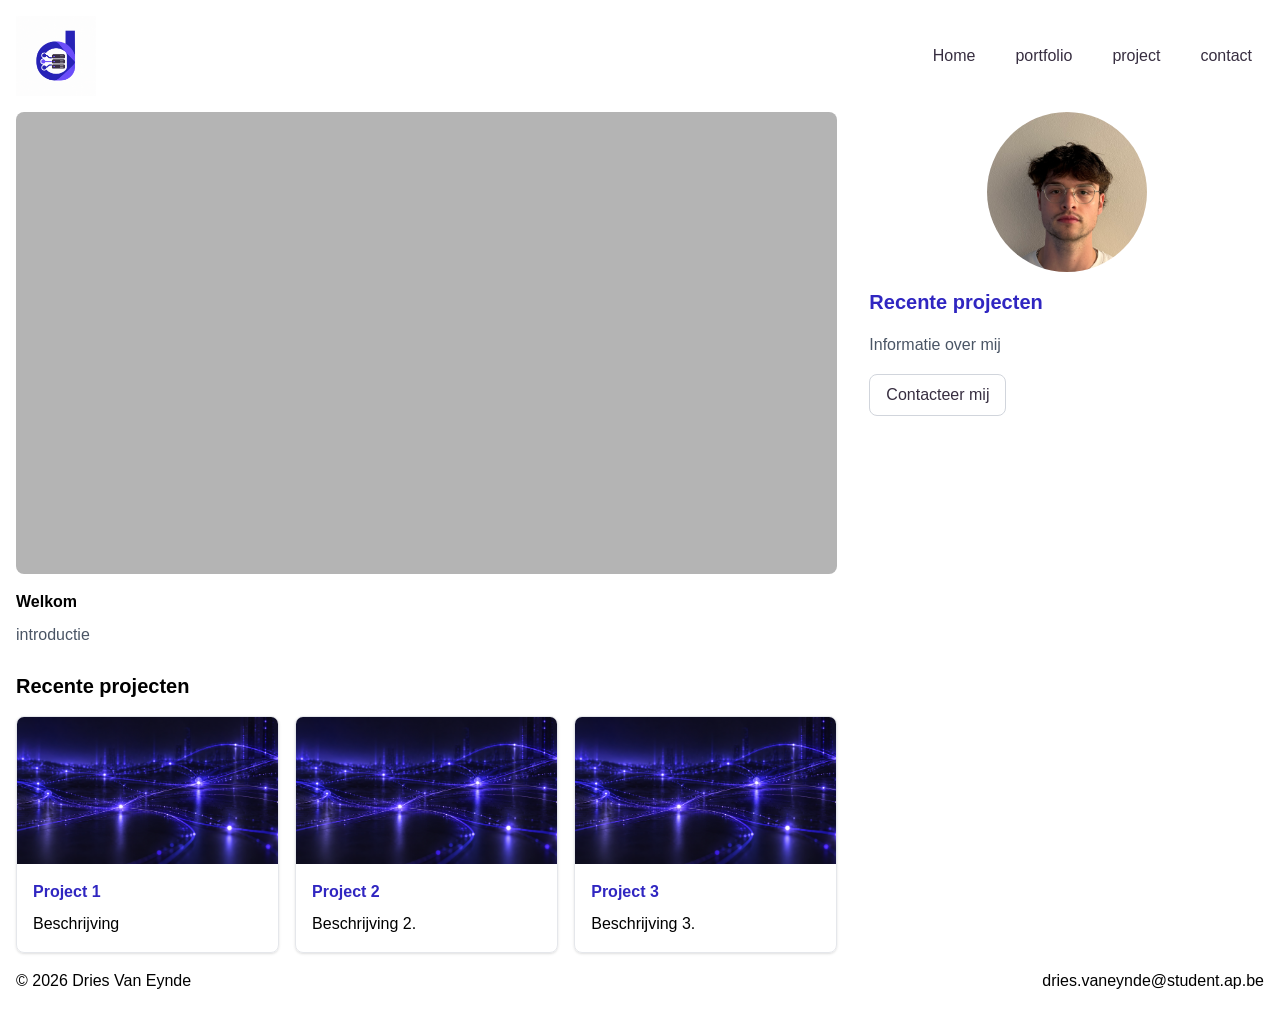
==== contact.html @ 06f32d8b "Eerste versie van mijn portfolio" ====
<!DOCTYPE html>
<html lang="nl-BE">
<head>
    <meta charset="UTF-8">
    <meta name="viewport" content="width=device-width, initial-scale=1.0">
    <title>Contact | Dries</title>
    <meta name="description" content="Ontdek mijn portfolio als student systeem- en netwerkbeheer. Bekijk mijn projecten, vaardigheden en contactgegevens.">
    <link rel="stylesheet" href="css/tailwind.css">
    <link rel="stylesheet" href="css/style.css">
</head>
<body>
    <div class="max-w-7xl mx-auto px-4">
    <header class="flex flex-col sm:flex-row sm:items-center sm:justify-between gap-4 py-4">
    <img src="images/logo.png" alt="Mijn logo" width="80" height="80">
    <nav>
        <ul class="flex flex-wrap gap-4">
            <li>
                <a href="index.html"
                    aria-current="page"
                    class="block px-3 py-2 rounded-lg text-[#372E40] hover:bg-[#6756F8] hover:text-white">
                    Home
                </a>
            </li>
            <li>
                <a href="portfolio.html"
                    aria-current="page"
                    class="block px-3 py-2 rounded-lg text-[#372E40] hover:bg-[#6756F8] hover:text-white">
                    portfolio
                </a>
            </li>
            <li>
                <a href="project.html"
                    aria-current="page"
                    class="block px-3 py-2 rounded-lg text-[#372E40] hover:bg-[#6756F8] hover:text-white">
                    project
                </a>
            </li>

            <li>
                <a href="contact.html"
                    aria-current="page"
                    class="block px-3 py-2 rounded-lg text-[#372E40] hover:bg-[#6756F8] hover:text-white">
                    contact
                </a>
            </li>

        </ul>
    </nav>

</header>
<div class="grid grid-cols-1 md:grid-cols-3 gap-8">
<main class="md:col-span-2">
    <section>
        <img
    src="images/placeholder.png"
    alt="Afbeelding van mijn portfolio"
    width="1200"
    height="800"
    class="w-full aspect-video object-cover rounded-lg mb-4"
/>
        <h1 class="3xl font-bold mb-2">Welkom</h1>
        <p class="text-gray-600 leading-relaxed mb-6">introductie</p>
        
    </section>

    <section>
        <h2 class="text-xl font-bold mb-4">Recente projecten</h2>
        <div class="grid grid-cols-1 sm:grid-cols-3 gap-4">

        <article class="flex flex-row sm:flex-col border border-gray-200 rounded-lg shadow-sm overflow-hidden">
            <img src="images/ChatGPT Image Sep 27, 2026, 03_33_34 PM.png" alt="Afbeelding project 1" width="200" height="120" class="w-full aspect-video object-cover">
            <div class="p-4">
            <h3 class="font-bold text-[#3026C1] mb-2">Project 1</h3>
            <p>Beschrijving</p>
            </div>
        </article>

        <article class="flex flex-row sm:flex-col border border-gray-200 rounded-lg shadow-sm overflow-hidden">
            <img src="images/ChatGPT Image Sep 27, 2026, 03_33_34 PM.png" alt="Afbeelding project 1" width="200" height="120" class="w-full aspect-video object-cover">
            <div class="p-4">
            <h3 class="font-bold text-[#3026C1] mb-2">Project 2</h3>
            <p>Beschrijving 2.</p>
            </div>
        </article>

        <article class="flex flex-row sm:flex-col border border-gray-200 rounded-lg shadow-sm overflow-hidden">
            <img src="images/ChatGPT Image Sep 27, 2026, 03_33_34 PM.png" alt="Afbeelding project 1" width="200" height="120" class="w-full aspect-video object-cover">
            <div class="p-4">
            <h3 class="font-bold text-[#3026C1] mb-2">Project 3</h3>
            <p>Beschrijving 3.</p>
            </div>
        </article>
        </div>
    </section>

</main>
<aside>
    <div class="size-40 rounded-full overflow-hidden mx-auto mb-4">
    <img
        src="images/driesfoto.jpeg"
        alt="Profielfoto"
        class="w-full h-64 object-cover -mt-8"
    >
</div>
    <h2 class="text-xl font-bold mb-4 text-[#3026C1]">
    Recente projecten
    </h2>

    <p class="text-gray-600 leading-relaxed mb-4">
        Informatie over mij
    </p>
    <a href="contact.html"
   class="inline-flex items-center rounded-lg border border-gray-300 px-4 py-2 text-[#372E40] hover:bg-[#6756F8] hover:text-white">
    Contacteer mij
</a>
</aside>

</div>

<footer class="flex flex-col sm:flex-row sm:items-center sm:justify-between gap-4 py-4">
    <p>© 2026 Dries Van Eynde</p>
    <a href="contact.html">dries.vaneynde@student.ap.be</a>
</footer>
</div>
</body>
</html>
---- css/style.css ----
/* Eigen CSS voor mijn portfolio */
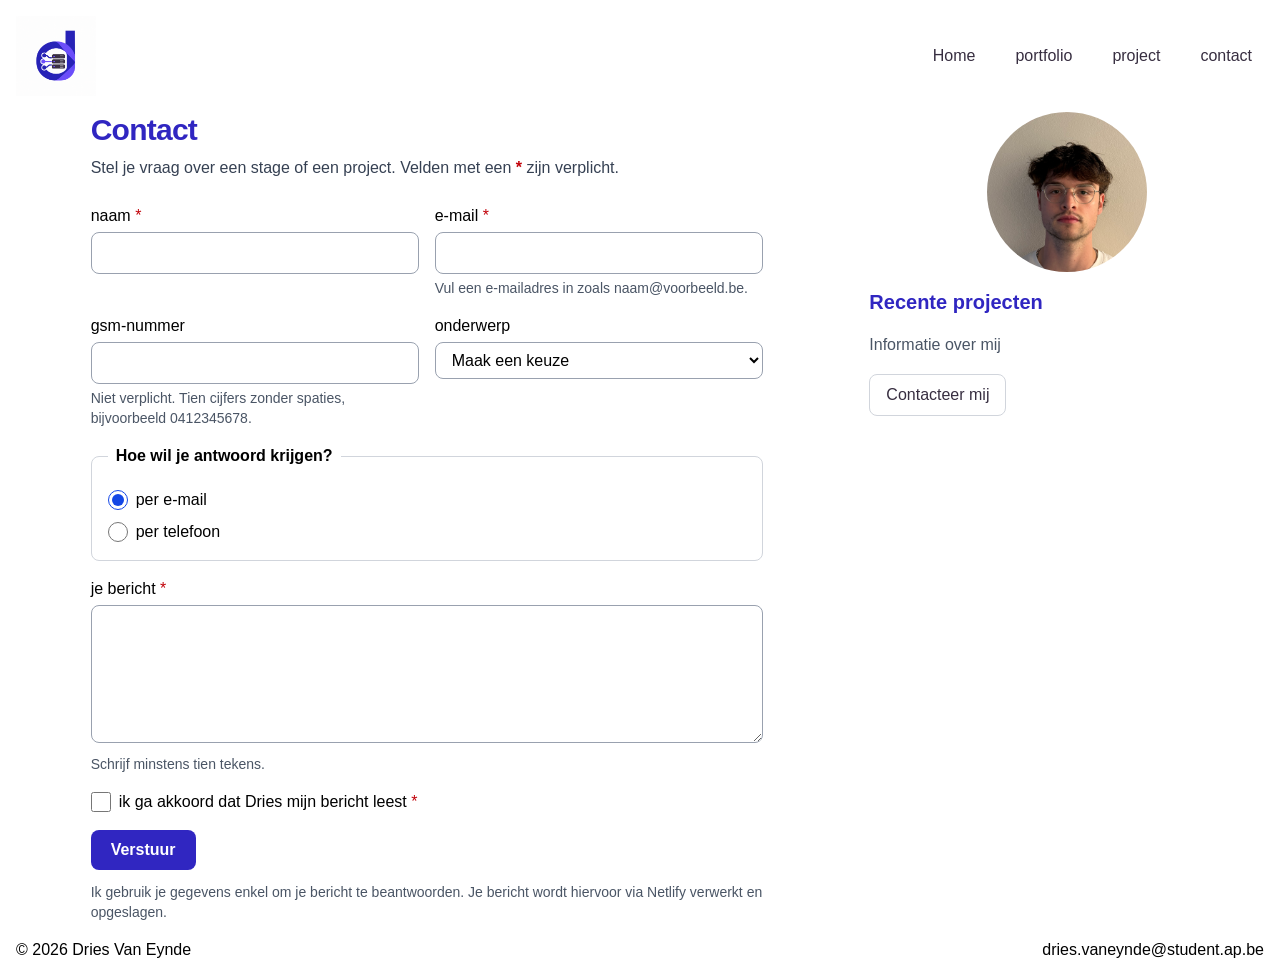
==== commit d9ef137c: "Contactformulier toegevoegd" ====
--- a/contact.html
+++ b/contact.html
@@ -49,50 +49,126 @@
 
 </header>
 <div class="grid grid-cols-1 md:grid-cols-3 gap-8">
-<main class="md:col-span-2">
-    <section>
-        <img
-    src="images/placeholder.png"
-    alt="Afbeelding van mijn portfolio"
-    width="1200"
-    height="800"
-    class="w-full aspect-video object-cover rounded-lg mb-4"
-/>
-        <h1 class="3xl font-bold mb-2">Welkom</h1>
-        <p class="text-gray-600 leading-relaxed mb-6">introductie</p>
-        
+<main class="md:col-span-2 w-full max-w-3xl mx-auto">
+    <section class="w-full max-w-2xl mx-auto">
+        <h1 class="mb-2 text-3xl font-bold tracking-tight text-[#3026C1]">Contact</h1>
+        <p class="mb-6 text-gray-700">
+            Stel je vraag over een stage of een project. Velden met een
+            <span class="font-semibold text-red-700">*</span> zijn verplicht.
+        </p>
+
+        <div class="w-full max-w-2xl mx-auto">
+            <form name="contact" method="POST" data-netlify="true"
+            class="grid gap-4 md:grid-cols-2">
+
+                    <div>
+                        <label for="naam" class="block font-medium">
+                            naam <span class="text-red-700" aria-hidden="true">*</span>
+                        </label>
+                        <input type="text" id="naam" name="naam"
+                               autocomplete="name" required
+                               class="mt-1 w-full rounded-lg border border-gray-400 bg-white px-3 py-2 focus-visible:outline-2 focus-visible:outline-offset-2 focus-visible:outline-blue-700">
+                    </div>
+
+                    <div>
+                        <label for="mail" class="block font-medium">
+                            e-mail <span class="text-red-700" aria-hidden="true">*</span>
+                        </label>
+                        <input type="email" id="mail" name="email"
+                               autocomplete="email" required
+                               aria-describedby="mail-hulp"
+                               class="peer mt-1 w-full rounded-lg border border-gray-400 bg-white px-3 py-2 user-invalid:border-red-700 focus-visible:outline-2 focus-visible:outline-offset-2 focus-visible:outline-blue-700">
+                        <p id="mail-hulp" class="mt-1 text-sm text-gray-600">
+                            Vul een e-mailadres in zoals naam@voorbeeld.be.
+                        </p>
+                        <p class="mt-1 hidden text-sm font-semibold text-red-700 peer-user-invalid:block">
+                            Dit e-mailadres klopt niet. Vul het in zoals naam@voorbeeld.be.
+                        </p>
+                    </div>
+
+                    <div>
+                        <label for="gsm" class="block font-medium">gsm-nummer</label>
+                        <input type="tel" id="gsm" name="gsm"
+                               autocomplete="tel" pattern="04[0-9]{8}"
+                               title="Tien cijfers, beginnend met 04, zonder spaties"
+                               aria-describedby="gsm-hulp"
+                               class="peer mt-1 w-full rounded-lg border border-gray-400 bg-white px-3 py-2 user-invalid:border-red-700 focus-visible:outline-2 focus-visible:outline-offset-2 focus-visible:outline-blue-700">
+                        <p id="gsm-hulp" class="mt-1 text-sm text-gray-600">
+                            Niet verplicht. Tien cijfers zonder spaties, bijvoorbeeld 0412345678.
+                        </p>
+                        <p class="mt-1 hidden text-sm font-semibold text-red-700 peer-user-invalid:block">
+                            Dit nummer klopt niet. Schrijf het zonder spaties: 0412345678.
+                        </p>
+                    </div>
+
+                    <div>
+                        <label for="onderwerp" class="block font-medium">onderwerp</label>
+                        <select id="onderwerp" name="onderwerp"
+                                class="mt-1 w-full rounded-lg border border-gray-400 bg-white px-3 py-2 focus-visible:outline-2 focus-visible:outline-offset-2 focus-visible:outline-blue-700">
+                            <option value="">Maak een keuze</option>
+                            <option value="stage">Stage</option>
+                            <option value="project">Project</option>
+                            <option value="vraag">Een vraag</option>
+                        </select>
+                    </div>
+
+                    <fieldset class="rounded-lg border border-gray-300 p-4 md:col-span-2">
+                        <legend class="px-2 font-semibold">
+                            Hoe wil je antwoord krijgen?
+                        </legend>
+                        <div class="mt-1 flex items-center gap-2">
+                            <input type="radio" id="via-mail" name="antwoord"
+                                   value="mail" checked
+                                   class="size-5 accent-blue-700 focus-visible:outline-2 focus-visible:outline-offset-2 focus-visible:outline-blue-700">
+                            <label for="via-mail">per e-mail</label>
+                        </div>
+                        <div class="mt-2 flex items-center gap-2">
+                            <input type="radio" id="via-tel" name="antwoord"
+                                   value="telefoon"
+                                   class="size-5 accent-blue-700 focus-visible:outline-2 focus-visible:outline-offset-2 focus-visible:outline-blue-700">
+                            <label for="via-tel">per telefoon</label>
+                        </div>
+                    </fieldset>
+
+                    <div class="md:col-span-2">
+                        <label for="bericht" class="block font-medium">
+                            je bericht <span class="text-red-700" aria-hidden="true">*</span>
+                        </label>
+                        <textarea id="bericht" name="bericht" rows="5"
+                                  required minlength="10"
+                                  aria-describedby="bericht-hulp"
+                                  class="peer mt-1 w-full rounded-lg border border-gray-400 bg-white px-3 py-2 user-invalid:border-red-700 focus-visible:outline-2 focus-visible:outline-offset-2 focus-visible:outline-blue-700"></textarea>
+                        <p id="bericht-hulp" class="mt-1 text-sm text-gray-600">
+                            Schrijf minstens tien tekens.
+                        </p>
+                        <p class="mt-1 hidden text-sm font-semibold text-red-700 peer-user-invalid:block">
+                            Je bericht is te kort. Schrijf minstens tien tekens.
+                        </p>
+                    </div>
+
+                    <div class="flex items-center gap-2 md:col-span-2">
+                        <input type="checkbox" id="toestemming"
+                               name="toestemming" value="ja" required
+                               class="size-5 accent-blue-700 focus-visible:outline-2 focus-visible:outline-offset-2 focus-visible:outline-blue-700">
+                        <label for="toestemming">
+                            ik ga akkoord dat Dries mijn bericht leest
+                            <span class="text-red-700" aria-hidden="true">*</span>
+                        </label>
+                    </div>
+
+                    <div class="md:col-span-2">
+                        <button type="submit"
+                                class="rounded-lg bg-[#3026C1] px-5 py-2 font-semibold text-white hover:bg-[#6756F8] focus-visible:outline-2 focus-visible:outline-offset-2 focus-visible:outline-blue-700">
+                            Verstuur
+                        </button>
+                        <p class="mt-3 text-sm text-gray-600">
+                            Ik gebruik je gegevens enkel om je bericht te beantwoorden.
+                            Je bericht wordt hiervoor via Netlify verwerkt en opgeslagen.
+                        </p>
+                    </div>
+                </form>
+            </div>
     </section>
-
-    <section>
-        <h2 class="text-xl font-bold mb-4">Recente projecten</h2>
-        <div class="grid grid-cols-1 sm:grid-cols-3 gap-4">
-
-        <article class="flex flex-row sm:flex-col border border-gray-200 rounded-lg shadow-sm overflow-hidden">
-            <img src="images/ChatGPT Image Sep 27, 2026, 03_33_34 PM.png" alt="Afbeelding project 1" width="200" height="120" class="w-full aspect-video object-cover">
-            <div class="p-4">
-            <h3 class="font-bold text-[#3026C1] mb-2">Project 1</h3>
-            <p>Beschrijving</p>
-            </div>
-        </article>
-
-        <article class="flex flex-row sm:flex-col border border-gray-200 rounded-lg shadow-sm overflow-hidden">
-            <img src="images/ChatGPT Image Sep 27, 2026, 03_33_34 PM.png" alt="Afbeelding project 1" width="200" height="120" class="w-full aspect-video object-cover">
-            <div class="p-4">
-            <h3 class="font-bold text-[#3026C1] mb-2">Project 2</h3>
-            <p>Beschrijving 2.</p>
-            </div>
-        </article>
-
-        <article class="flex flex-row sm:flex-col border border-gray-200 rounded-lg shadow-sm overflow-hidden">
-            <img src="images/ChatGPT Image Sep 27, 2026, 03_33_34 PM.png" alt="Afbeelding project 1" width="200" height="120" class="w-full aspect-video object-cover">
-            <div class="p-4">
-            <h3 class="font-bold text-[#3026C1] mb-2">Project 3</h3>
-            <p>Beschrijving 3.</p>
-            </div>
-        </article>
-        </div>
-    </section>
-
 </main>
 <aside>
     <div class="size-40 rounded-full overflow-hidden mx-auto mb-4">
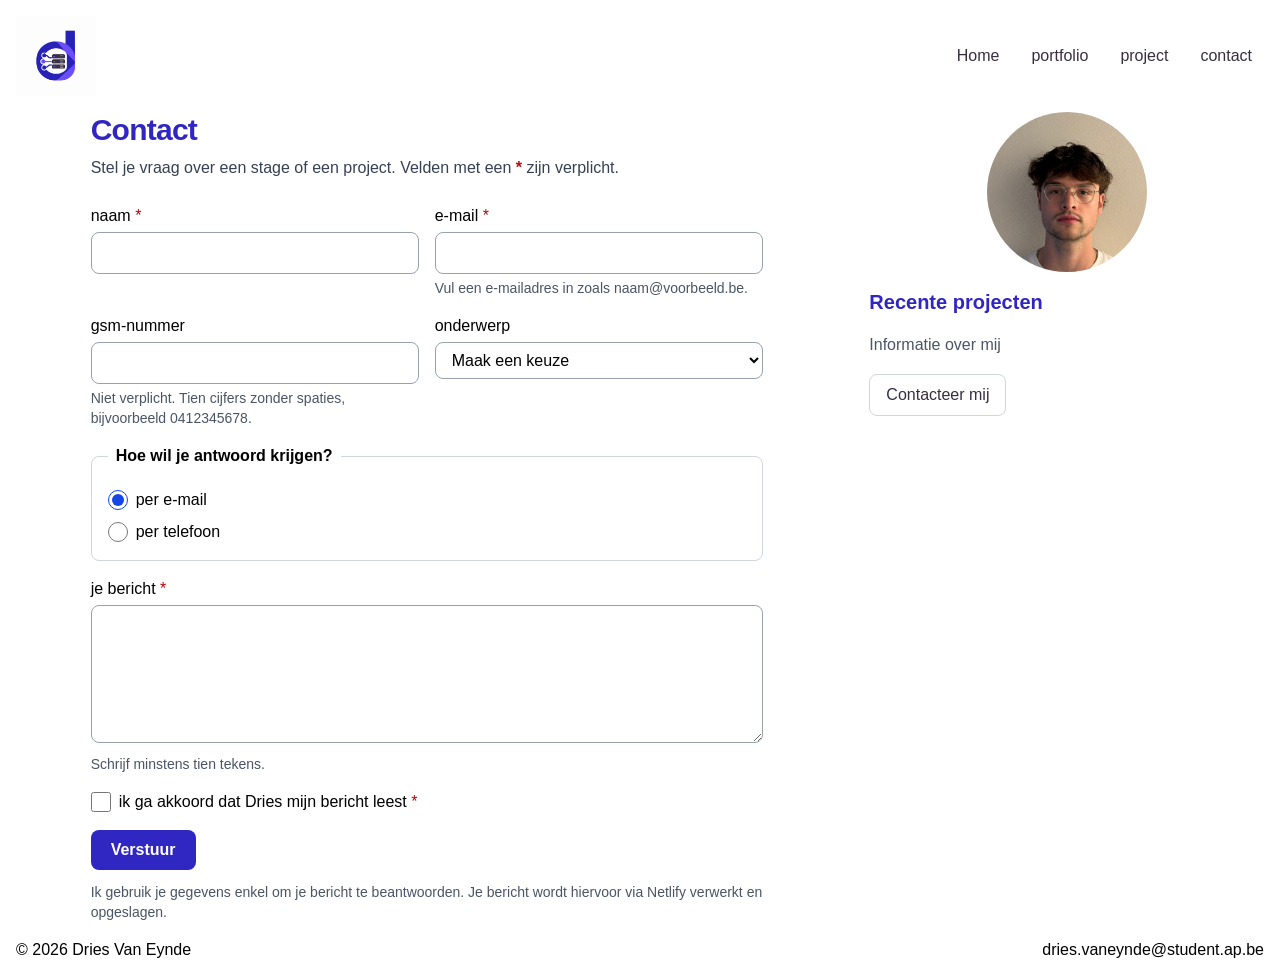
==== commit c6c6bfd9: "hamurgmenu aangepast" ====
--- a/contact.html
+++ b/contact.html
@@ -10,27 +10,35 @@
 </head>
 <body>
     <div class="max-w-7xl mx-auto px-4">
-    <header class="flex flex-col sm:flex-row sm:items-center sm:justify-between gap-4 py-4">
+    <header class="flex flex-wrap items-center justify-between gap-4 py-4">
     <img src="images/logo.png" alt="Mijn logo" width="80" height="80">
-    <nav>
-        <ul class="flex flex-wrap gap-4">
+<input type="checkbox" id="menu-knop" class="peer sr-only">
+
+<label for="menu-knop"
+       class="cursor-pointer rounded-lg border border-gray-300 px-3 py-2 peer-focus-visible:outline-2 md:hidden">
+    <span class="block h-0.5 w-6 bg-[#3026C1] mb-1"></span>
+    <span class="block h-0.5 w-6 bg-[#3026C1] mb-1"></span>
+    <span class="block h-0.5 w-6 bg-[#3026C1]"></span>
+    <span class="sr-only">Open navigatiemenu</span>
+</label>
+
+    <nav aria-label="Hoofdmenu"
+     class="hidden w-full peer-checked:block md:block md:w-auto max-md:ml-auto max-md:max-w-64 max-md:rounded-lg max-md:border max-md:border-gray-200 max-md:bg-white max-md:p-3 max-md:shadow-lg">
+        <ul class="flex flex-col text-right md:flex-row md:gap-2">
             <li>
                 <a href="index.html"
-                    aria-current="page"
                     class="block px-3 py-2 rounded-lg text-[#372E40] hover:bg-[#6756F8] hover:text-white">
                     Home
                 </a>
             </li>
             <li>
                 <a href="portfolio.html"
-                    aria-current="page"
                     class="block px-3 py-2 rounded-lg text-[#372E40] hover:bg-[#6756F8] hover:text-white">
                     portfolio
                 </a>
             </li>
             <li>
                 <a href="project.html"
-                    aria-current="page"
                     class="block px-3 py-2 rounded-lg text-[#372E40] hover:bg-[#6756F8] hover:text-white">
                     project
                 </a>
